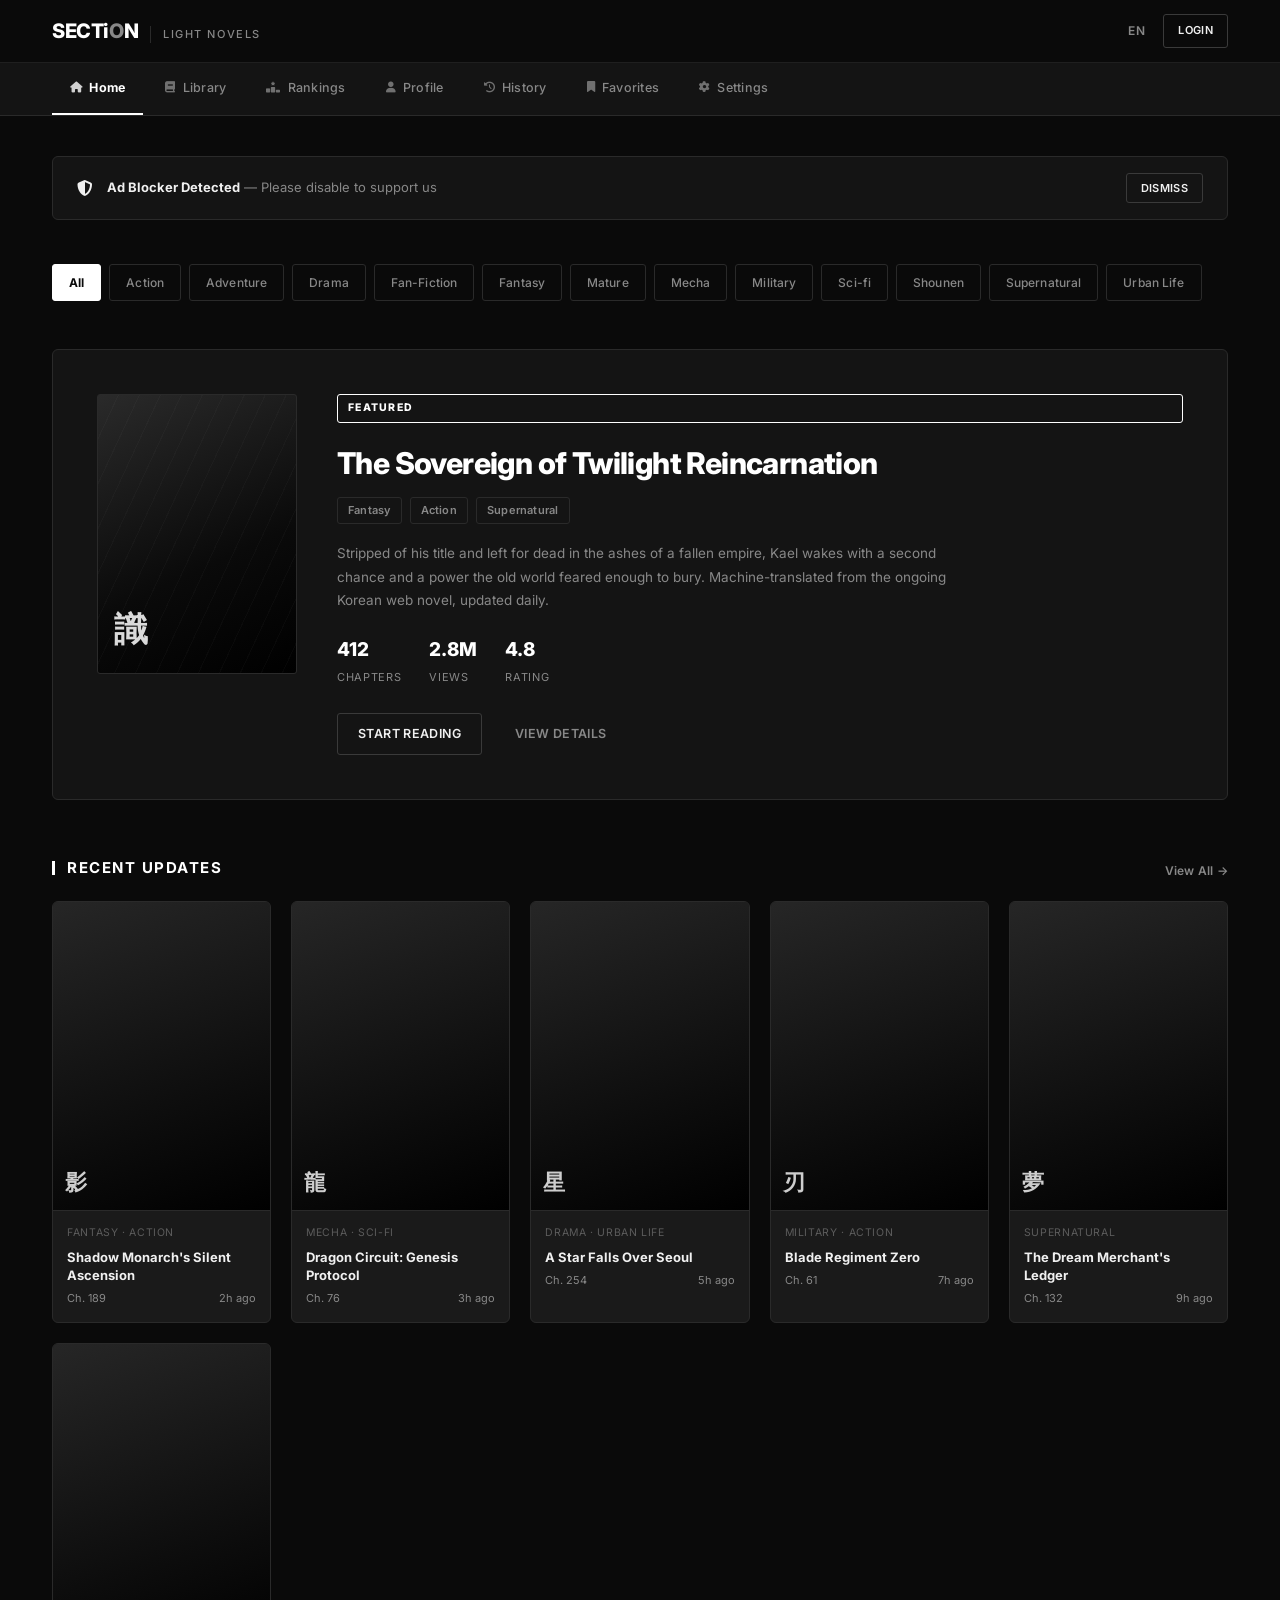
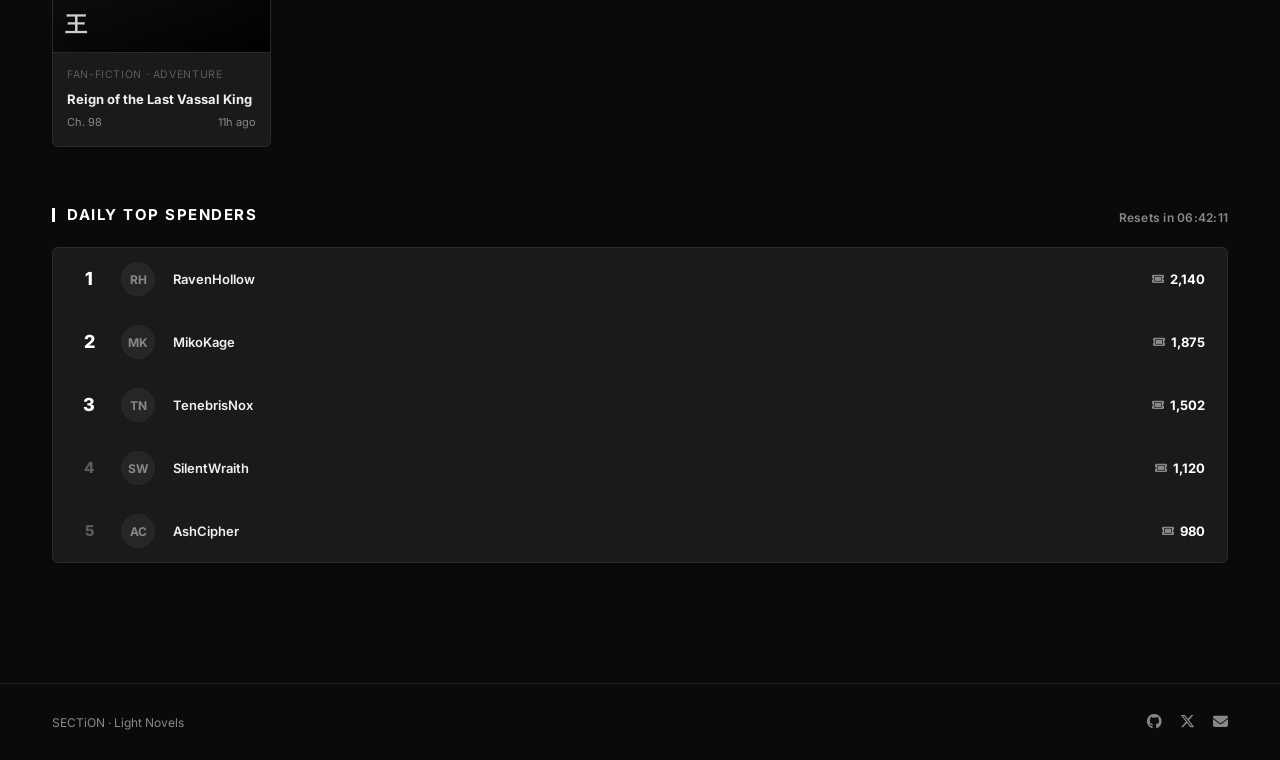
==== index.html @ a9628f1f "Initial commit: SECTiON light novel reader site" ====
<!DOCTYPE html>
<html lang="en">
<head>
<meta charset="UTF-8">
<meta name="viewport" content="width=device-width, initial-scale=1.0">
<title>SECTiON — Read Light Novels · Machine Translation</title>
<link rel="preconnect" href="https://fonts.googleapis.com">
<link href="https://fonts.googleapis.com/css2?family=Inter:wght@300;400;500;600;700;800&display=swap" rel="stylesheet">
<link rel="stylesheet" href="https://cdnjs.cloudflare.com/ajax/libs/font-awesome/6.5.1/css/all.min.css">
<link rel="stylesheet" href="style.css">
</head>
<body>

<header class="topbar">
  <div class="topbar-inner">
    <div class="brand">
      <a href="index.html" class="brand-mark">SECTi<span class="dot">O</span>N</a>
      <span class="brand-sub">Light Novels</span>
    </div>
    <div class="topbar-right">
      <span class="lang-switch">EN</span>
      <a href="login.html" class="btn btn-outline btn-sm">Login</a>
    </div>
  </div>
</header>

<nav class="navbar">
  <div class="navbar-inner">
    <a href="index.html" class="active"><i class="fa-solid fa-house"></i>Home</a>
    <a href="library.html"><i class="fa-solid fa-book"></i>Library</a>
    <a href="rankings.html"><i class="fa-solid fa-ranking-star"></i>Rankings</a>
    <a href="profile.html"><i class="fa-solid fa-user"></i>Profile</a>
    <a href="history.html"><i class="fa-solid fa-clock-rotate-left"></i>History</a>
    <a href="favorites.html"><i class="fa-solid fa-bookmark"></i>Favorites</a>
    <a href="settings.html"><i class="fa-solid fa-gear"></i>Settings</a>
  </div>
</nav>

<main>
  <div class="container">

    <div class="ad-notice">
      <div class="ad-notice-text">
        <i class="fa-solid fa-shield-halved"></i>
        <span><strong>Ad Blocker Detected</strong> — Please disable to support us</span>
      </div>
      <button class="btn btn-outline btn-sm">Dismiss</button>
    </div>

    <div class="genre-tags">
      <a href="#" class="genre-tag active">All</a>
      <a href="#" class="genre-tag">Action</a>
      <a href="#" class="genre-tag">Adventure</a>
      <a href="#" class="genre-tag">Drama</a>
      <a href="#" class="genre-tag">Fan-Fiction</a>
      <a href="#" class="genre-tag">Fantasy</a>
      <a href="#" class="genre-tag">Mature</a>
      <a href="#" class="genre-tag">Mecha</a>
      <a href="#" class="genre-tag">Military</a>
      <a href="#" class="genre-tag">Sci-fi</a>
      <a href="#" class="genre-tag">Shounen</a>
      <a href="#" class="genre-tag">Supernatural</a>
      <a href="#" class="genre-tag">Urban Life</a>
    </div>

    <section class="block">
      <div class="featured">
        <div class="featured-cover"><span class="cover-glyph">識</span></div>
        <div class="featured-body">
          <span class="badge">Featured</span>
          <h1 class="featured-title">The Sovereign of Twilight Reincarnation</h1>
          <div class="tag-row">
            <span class="tag">Fantasy</span>
            <span class="tag">Action</span>
            <span class="tag">Supernatural</span>
          </div>
          <p class="featured-desc">
            Stripped of his title and left for dead in the ashes of a fallen empire, Kael wakes with a second
            chance and a power the old world feared enough to bury. Machine-translated from the ongoing
            Korean web novel, updated daily.
          </p>
          <div class="featured-meta">
            <div class="stat-item"><strong>412</strong><span>Chapters</span></div>
            <div class="stat-item"><strong>2.8M</strong><span>Views</span></div>
            <div class="stat-item"><strong>4.8</strong><span>Rating</span></div>
          </div>
          <div class="featured-actions">
            <a href="novel-detail.html" class="btn btn-outline">Start Reading</a>
            <a href="novel-detail.html" class="btn btn-ghost">View Details</a>
          </div>
        </div>
      </div>
    </section>

    <section class="block">
      <div class="section-head">
        <h2>Recent Updates</h2>
        <a href="library.html" class="view-all">View All →</a>
      </div>
      <div class="novel-grid">

        <a href="novel-detail.html" class="novel-card">
          <div class="cover" data-initial="影"></div>
          <div class="info">
            <div class="genre-mini">Fantasy · Action</div>
            <div class="title">Shadow Monarch's Silent Ascension</div>
            <div class="meta-line"><span>Ch. 189</span><span>2h ago</span></div>
          </div>
        </a>

        <a href="novel-detail.html" class="novel-card">
          <div class="cover" data-initial="龍"></div>
          <div class="info">
            <div class="genre-mini">Mecha · Sci-fi</div>
            <div class="title">Dragon Circuit: Genesis Protocol</div>
            <div class="meta-line"><span>Ch. 76</span><span>3h ago</span></div>
          </div>
        </a>

        <a href="novel-detail.html" class="novel-card">
          <div class="cover" data-initial="星"></div>
          <div class="info">
            <div class="genre-mini">Drama · Urban Life</div>
            <div class="title">A Star Falls Over Seoul</div>
            <div class="meta-line"><span>Ch. 254</span><span>5h ago</span></div>
          </div>
        </a>

        <a href="novel-detail.html" class="novel-card">
          <div class="cover" data-initial="刃"></div>
          <div class="info">
            <div class="genre-mini">Military · Action</div>
            <div class="title">Blade Regiment Zero</div>
            <div class="meta-line"><span>Ch. 61</span><span>7h ago</span></div>
          </div>
        </a>

        <a href="novel-detail.html" class="novel-card">
          <div class="cover" data-initial="夢"></div>
          <div class="info">
            <div class="genre-mini">Supernatural</div>
            <div class="title">The Dream Merchant's Ledger</div>
            <div class="meta-line"><span>Ch. 132</span><span>9h ago</span></div>
          </div>
        </a>

        <a href="novel-detail.html" class="novel-card">
          <div class="cover" data-initial="王"></div>
          <div class="info">
            <div class="genre-mini">Fan-Fiction · Adventure</div>
            <div class="title">Reign of the Last Vassal King</div>
            <div class="meta-line"><span>Ch. 98</span><span>11h ago</span></div>
          </div>
        </a>

      </div>
    </section>

    <section class="block">
      <div class="section-head">
        <h2>Daily Top Spenders</h2>
        <span class="view-all">Resets in 06:42:11</span>
      </div>
      <div class="rank-list">
        <div class="rank-row">
          <span class="rank-num">1</span>
          <span class="rank-avatar">RH</span>
          <span class="rank-name">RavenHollow</span>
          <span class="rank-tickets"><i class="fa-solid fa-ticket"></i>2,140</span>
        </div>
        <div class="rank-row">
          <span class="rank-num">2</span>
          <span class="rank-avatar">MK</span>
          <span class="rank-name">MikoKage</span>
          <span class="rank-tickets"><i class="fa-solid fa-ticket"></i>1,875</span>
        </div>
        <div class="rank-row">
          <span class="rank-num">3</span>
          <span class="rank-avatar">TN</span>
          <span class="rank-name">TenebrisNox</span>
          <span class="rank-tickets"><i class="fa-solid fa-ticket"></i>1,502</span>
        </div>
        <div class="rank-row">
          <span class="rank-num">4</span>
          <span class="rank-avatar">SW</span>
          <span class="rank-name">SilentWraith</span>
          <span class="rank-tickets"><i class="fa-solid fa-ticket"></i>1,120</span>
        </div>
        <div class="rank-row">
          <span class="rank-num">5</span>
          <span class="rank-avatar">AC</span>
          <span class="rank-name">AshCipher</span>
          <span class="rank-tickets"><i class="fa-solid fa-ticket"></i>980</span>
        </div>
      </div>
    </section>

  </div>
</main>

<footer class="footer">
  <div class="footer-inner">
    <span>SECTiON · Light Novels</span>
    <div class="footer-social">
      <a href="#"><i class="fa-brands fa-github"></i></a>
      <a href="#"><i class="fa-brands fa-x-twitter"></i></a>
      <a href="#"><i class="fa-solid fa-envelope"></i></a>
    </div>
  </div>
</footer>

</body>
</html>
---- style.css ----
/* ==========================================================================
   SECTiON — Light Novel MTL Reader
   Shared stylesheet — Black & White, minimal, high-end
   ========================================================================== */

:root {
  --bg-main: #0a0a0a;
  --bg-secondary: #141414;
  --bg-card: #1a1a1a;
  --bg-hover: #222222;

  --text-main: #f0f0f0;
  --text-secondary: #888888;
  --text-tertiary: #5c5c5c;
  --text-highlight: #ffffff;

  --border: #2a2a2a;
  --border-soft: #1f1f1f;
  --accent: #ffffff;
  --accent-dim: #cccccc;

  --radius: 6px;
  --radius-sm: 3px;

  --font: 'Inter', -apple-system, sans-serif;

  --ease: cubic-bezier(0.16, 1, 0.3, 1);
}

* { margin: 0; padding: 0; box-sizing: border-box; }

html { scroll-behavior: smooth; }

body {
  background: var(--bg-main);
  color: var(--text-main);
  font-family: var(--font);
  font-size: 14.5px;
  line-height: 1.6;
  -webkit-font-smoothing: antialiased;
  min-height: 100vh;
  display: flex;
  flex-direction: column;
}

a { color: inherit; text-decoration: none; }
ul { list-style: none; }
img { max-width: 100%; display: block; }
button, input, select { font-family: var(--font); }

::selection { background: #ffffff; color: #000000; }

:focus-visible {
  outline: 1px solid var(--text-main);
  outline-offset: 2px;
}

.container {
  max-width: 1240px;
  margin: 0 auto;
  padding: 0 32px;
  width: 100%;
}

/* ==========================================================================
   TOP BAR
   ========================================================================== */

.topbar {
  border-bottom: 1px solid var(--border-soft);
  background: var(--bg-main);
}

.topbar-inner {
  display: flex;
  align-items: center;
  justify-content: space-between;
  padding: 14px 32px;
  max-width: 1240px;
  margin: 0 auto;
}

.brand {
  display: flex;
  align-items: baseline;
  gap: 12px;
}

.brand-mark {
  font-size: 20px;
  font-weight: 800;
  letter-spacing: -0.02em;
  color: var(--text-highlight);
}

.brand-mark .dot {
  color: var(--text-secondary);
}

.brand-sub {
  font-size: 11px;
  font-weight: 500;
  color: var(--text-secondary);
  text-transform: uppercase;
  letter-spacing: 0.14em;
  padding-left: 12px;
  border-left: 1px solid var(--border);
}

.topbar-right {
  display: flex;
  align-items: center;
  gap: 18px;
}

.lang-switch {
  font-size: 12px;
  font-weight: 600;
  color: var(--text-secondary);
  letter-spacing: 0.04em;
  cursor: pointer;
  transition: color 0.2s var(--ease);
}
.lang-switch:hover { color: var(--text-main); }

/* ==========================================================================
   BUTTONS
   ========================================================================== */

.btn {
  display: inline-flex;
  align-items: center;
  justify-content: center;
  gap: 8px;
  font-size: 12.5px;
  font-weight: 600;
  letter-spacing: 0.03em;
  text-transform: uppercase;
  padding: 10px 20px;
  border-radius: var(--radius-sm);
  border: 1px solid var(--border);
  cursor: pointer;
  transition: all 0.2s var(--ease);
  white-space: nowrap;
}

.btn-outline {
  background: transparent;
  color: var(--text-main);
  border-color: #3a3a3a;
}
.btn-outline:hover {
  border-color: var(--text-highlight);
  color: var(--text-highlight);
  background: var(--bg-hover);
}

.btn-solid {
  background: var(--text-highlight);
  color: #0a0a0a;
  border-color: var(--text-highlight);
}
.btn-solid:hover {
  background: var(--accent-dim);
  border-color: var(--accent-dim);
}

.btn-ghost {
  background: transparent;
  border-color: transparent;
  color: var(--text-secondary);
}
.btn-ghost:hover { color: var(--text-main); }

.btn-sm { padding: 7px 14px; font-size: 11px; }
.btn-block { width: 100%; }
.btn-icon-only {
  width: 40px; height: 40px; padding: 0; border-radius: var(--radius-sm);
}

/* ==========================================================================
   NAVBAR
   ========================================================================== */

.navbar {
  border-bottom: 1px solid var(--border);
  background: var(--bg-secondary);
}

.navbar-inner {
  max-width: 1240px;
  margin: 0 auto;
  padding: 0 32px;
  display: flex;
  gap: 4px;
  overflow-x: auto;
}

.navbar a {
  display: inline-flex;
  align-items: center;
  gap: 7px;
  padding: 15px 18px;
  font-size: 12.5px;
  font-weight: 500;
  color: var(--text-secondary);
  border-bottom: 2px solid transparent;
  transition: color 0.2s var(--ease), border-color 0.2s var(--ease);
  letter-spacing: 0.02em;
}

.navbar a i { font-size: 11px; opacity: 0.8; }

.navbar a:hover { color: var(--text-main); }

.navbar a.active {
  color: var(--text-highlight);
  font-weight: 700;
  border-bottom-color: var(--text-highlight);
}

/* ==========================================================================
   MAIN LAYOUT
   ========================================================================== */

main {
  flex: 1;
  padding: 40px 0 64px;
}

.section-head {
  display: flex;
  align-items: baseline;
  justify-content: space-between;
  margin-bottom: 20px;
  gap: 20px;
}

.section-head h2 {
  font-size: 15px;
  font-weight: 700;
  text-transform: uppercase;
  letter-spacing: 0.1em;
  color: var(--text-highlight);
  display: flex;
  align-items: center;
  gap: 12px;
}

.section-head h2::before {
  content: '';
  width: 3px;
  height: 14px;
  background: var(--text-highlight);
  display: inline-block;
}

.section-head .view-all {
  font-size: 12px;
  color: var(--text-secondary);
  font-weight: 600;
  letter-spacing: 0.02em;
}
.section-head .view-all:hover { color: var(--text-main); }

section.block { margin-bottom: 56px; }

/* ==========================================================================
   GENRE TAGS
   ========================================================================== */

.genre-tags {
  display: flex;
  flex-wrap: wrap;
  gap: 8px;
  margin-bottom: 48px;
}

.genre-tag {
  padding: 8px 16px;
  font-size: 12px;
  font-weight: 500;
  color: var(--text-secondary);
  border: 1px solid var(--border);
  border-radius: var(--radius-sm);
  transition: all 0.2s var(--ease);
  letter-spacing: 0.01em;
}

.genre-tag:hover {
  color: var(--text-main);
  border-color: #444444;
}

.genre-tag.active {
  color: #0a0a0a;
  background: var(--text-highlight);
  border-color: var(--text-highlight);
  font-weight: 700;
}

/* ==========================================================================
   FEATURED NOVEL
   ========================================================================== */

.featured {
  background: var(--bg-secondary);
  border: 1px solid var(--border);
  border-radius: var(--radius);
  padding: 44px;
  display: grid;
  grid-template-columns: 200px 1fr;
  gap: 40px;
}

.featured-cover {
  width: 200px;
  height: 280px;
  border-radius: var(--radius-sm);
  background: linear-gradient(155deg, #2a2a2a 0%, #0a0a0a 60%, #000 100%);
  border: 1px solid var(--border);
  position: relative;
  overflow: hidden;
}

.featured-cover::after {
  content: '';
  position: absolute;
  inset: 0;
  background: repeating-linear-gradient(115deg, transparent 0 18px, rgba(255,255,255,0.025) 18px 19px);
}

.featured-cover .cover-glyph {
  position: absolute;
  bottom: 16px;
  left: 16px;
  font-size: 34px;
  font-weight: 800;
  color: rgba(255,255,255,0.85);
  letter-spacing: -0.03em;
}

.badge {
  display: inline-block;
  font-size: 10.5px;
  font-weight: 800;
  letter-spacing: 0.12em;
  text-transform: uppercase;
  padding: 5px 10px;
  border: 1px solid var(--text-highlight);
  color: var(--text-highlight);
  border-radius: var(--radius-sm);
  margin-bottom: 16px;
}

.featured-body { display: flex; flex-direction: column; }

.featured-title {
  font-size: 30px;
  font-weight: 800;
  letter-spacing: -0.02em;
  margin-bottom: 10px;
  color: var(--text-highlight);
}

.tag-row {
  display: flex;
  gap: 8px;
  flex-wrap: wrap;
  margin-bottom: 18px;
}

.tag {
  font-size: 11px;
  font-weight: 600;
  color: var(--text-secondary);
  border: 1px solid var(--border);
  padding: 4px 10px;
  border-radius: var(--radius-sm);
  letter-spacing: 0.02em;
}

.featured-desc {
  color: var(--text-secondary);
  font-size: 13.5px;
  line-height: 1.75;
  margin-bottom: 22px;
  max-width: 640px;
}

.featured-meta {
  display: flex;
  gap: 28px;
  margin-bottom: 26px;
  font-size: 12.5px;
  color: var(--text-secondary);
}

.featured-meta strong {
  color: var(--text-main);
  font-weight: 700;
  display: block;
  font-size: 15px;
  margin-bottom: 2px;
}

.featured-actions { display: flex; gap: 12px; margin-top: auto; }

/* ==========================================================================
   NOVEL GRID / CARDS
   ========================================================================== */

.novel-grid {
  display: grid;
  grid-template-columns: repeat(auto-fill, minmax(190px, 1fr));
  gap: 20px;
}

.novel-card {
  background: var(--bg-card);
  border: 1px solid var(--border);
  border-radius: var(--radius);
  overflow: hidden;
  transition: border-color 0.2s var(--ease), transform 0.2s var(--ease), background 0.2s var(--ease);
  display: block;
  position: relative;
}

.novel-card:hover {
  border-color: #444444;
  background: var(--bg-hover);
  transform: translateY(-2px);
}

.novel-card .cover {
  width: 100%;
  aspect-ratio: 2 / 2.85;
  background: linear-gradient(160deg, #262626 0%, #0d0d0d 65%, #000 100%);
  position: relative;
  border-bottom: 1px solid var(--border);
}

.novel-card .cover::after {
  content: attr(data-initial);
  position: absolute;
  bottom: 10px;
  left: 12px;
  font-size: 22px;
  font-weight: 800;
  color: rgba(255,255,255,0.8);
}

.novel-card .remove-btn {
  position: absolute;
  top: 8px;
  right: 8px;
  width: 26px;
  height: 26px;
  border-radius: 50%;
  background: rgba(0,0,0,0.7);
  border: 1px solid var(--border);
  color: var(--text-main);
  display: flex;
  align-items: center;
  justify-content: center;
  font-size: 12px;
  z-index: 2;
  transition: all 0.2s var(--ease);
}
.novel-card .remove-btn:hover {
  background: var(--text-highlight);
  color: #0a0a0a;
}

.novel-card .info { padding: 14px; }

.novel-card .title {
  font-size: 13px;
  font-weight: 700;
  color: var(--text-main);
  margin-bottom: 6px;
  display: -webkit-box;
  -webkit-line-clamp: 2;
  -webkit-box-orient: vertical;
  overflow: hidden;
  line-height: 1.4;
}

.novel-card:hover .title { color: var(--text-highlight); }

.novel-card .meta-line {
  display: flex;
  justify-content: space-between;
  font-size: 11px;
  color: var(--text-secondary);
}

.novel-card .genre-mini {
  font-size: 10.5px;
  color: var(--text-tertiary);
  text-transform: uppercase;
  letter-spacing: 0.06em;
  margin-bottom: 6px;
}

/* ==========================================================================
   TOP SPENDERS / RANK LIST
   ========================================================================== */

.rank-list {
  background: var(--bg-card);
  border: 1px solid var(--border);
  border-radius: var(--radius);
  overflow: hidden;
}

.rank-row {
  display: flex;
  align-items: center;
  gap: 18px;
  padding: 14px 22px;
  border-bottom: 1px solid var(--border-soft);
  transition: background 0.2s var(--ease);
}
.rank-row:last-child { border-bottom: none; }
.rank-row:hover { background: var(--bg-hover); }

.rank-num {
  font-size: 15px;
  font-weight: 800;
  color: var(--text-tertiary);
  width: 28px;
  text-align: center;
}
.rank-row:nth-child(-n+3) .rank-num { color: var(--text-highlight); font-size: 18px; }

.rank-avatar {
  width: 34px; height: 34px;
  border-radius: 50%;
  background: #262626;
  border: 1px solid var(--border);
  display: flex; align-items: center; justify-content: center;
  font-size: 12px; font-weight: 700; color: var(--text-secondary);
}

.rank-name { flex: 1; font-size: 13px; font-weight: 600; color: var(--text-main); }
.rank-sub { font-size: 11px; color: var(--text-secondary); }

.rank-tickets {
  font-size: 13px; font-weight: 700; color: var(--text-highlight);
  display: flex; align-items: center; gap: 6px;
}
.rank-tickets i { font-size: 11px; color: var(--text-secondary); }

/* ==========================================================================
   AD BLOCKER NOTICE
   ========================================================================== */

.ad-notice {
  display: flex;
  align-items: center;
  justify-content: space-between;
  gap: 20px;
  background: var(--bg-secondary);
  border: 1px solid var(--border);
  border-radius: var(--radius);
  padding: 16px 24px;
  margin-bottom: 44px;
}

.ad-notice-text {
  display: flex;
  align-items: center;
  gap: 14px;
  font-size: 13px;
  color: var(--text-secondary);
}
.ad-notice-text i { color: var(--text-main); font-size: 16px; }
.ad-notice-text strong { color: var(--text-main); font-weight: 700; }

/* ==========================================================================
   FOOTER
   ========================================================================== */

.footer {
  border-top: 1px solid var(--border-soft);
  padding: 26px 0;
  margin-top: auto;
}

.footer-inner {
  max-width: 1240px;
  margin: 0 auto;
  padding: 0 32px;
  display: flex;
  align-items: center;
  justify-content: space-between;
  font-size: 12px;
  color: var(--text-secondary);
}

.footer-social { display: flex; gap: 18px; }
.footer-social a {
  color: var(--text-secondary);
  font-size: 15px;
  transition: color 0.2s var(--ease);
}
.footer-social a:hover { color: var(--text-highlight); }

/* ==========================================================================
   LOGIN PAGE
   ========================================================================== */

.auth-wrap {
  min-height: calc(100vh - 200px);
  display: flex;
  align-items: center;
  justify-content: center;
  padding: 60px 20px;
}

.auth-box {
  width: 420px;
  max-width: 100%;
  background: var(--bg-secondary);
  border: 1px solid var(--border);
  border-radius: var(--radius);
  padding: 40px;
}

.auth-title {
  font-size: 24px;
  font-weight: 800;
  color: var(--text-highlight);
  margin-bottom: 6px;
  letter-spacing: -0.01em;
}

.auth-sub {
  font-size: 13px;
  color: var(--text-secondary);
  margin-bottom: 30px;
}

.field { margin-bottom: 18px; }

.field label {
  display: block;
  font-size: 11.5px;
  font-weight: 700;
  text-transform: uppercase;
  letter-spacing: 0.06em;
  color: var(--text-secondary);
  margin-bottom: 8px;
}

.field input {
  width: 100%;
  background: var(--bg-main);
  border: 1px solid var(--border);
  border-radius: var(--radius-sm);
  color: var(--text-main);
  padding: 11px 14px;
  font-size: 13.5px;
  transition: border-color 0.2s var(--ease);
}
.field input:focus {
  outline: none;
  border-color: var(--text-highlight);
}
.field input::placeholder { color: var(--text-tertiary); }

.field-row {
  display: flex;
  align-items: center;
  justify-content: space-between;
  margin-bottom: 24px;
  font-size: 12px;
}

.checkbox-row { display: flex; align-items: center; gap: 8px; color: var(--text-secondary); }
.checkbox-row input { accent-color: #ffffff; }

.link-muted { color: var(--text-secondary); }
.link-muted:hover { color: var(--text-main); }

.auth-divider {
  display: flex;
  align-items: center;
  gap: 14px;
  margin: 26px 0;
  color: var(--text-tertiary);
  font-size: 11px;
  text-transform: uppercase;
  letter-spacing: 0.08em;
}
.auth-divider::before, .auth-divider::after {
  content: '';
  flex: 1;
  height: 1px;
  background: var(--border);
}

.social-row { display: flex; gap: 12px; }
.social-btn {
  flex: 1;
  height: 42px;
  border: 1px solid var(--border);
  border-radius: var(--radius-sm);
  display: flex;
  align-items: center;
  justify-content: center;
  font-size: 15px;
  color: var(--text-main);
  transition: all 0.2s var(--ease);
}
.social-btn:hover { border-color: var(--text-highlight); background: var(--bg-hover); }

.auth-footer {
  text-align: center;
  margin-top: 26px;
  font-size: 12.5px;
  color: var(--text-secondary);
}
.auth-footer a { color: var(--text-highlight); font-weight: 700; }

/* ==========================================================================
   NOVEL DETAIL
   ========================================================================== */

.detail-head {
  display: grid;
  grid-template-columns: 200px 1fr;
  gap: 40px;
  margin-bottom: 48px;
}

.detail-cover {
  width: 200px;
  height: 280px;
  border-radius: var(--radius-sm);
  border: 1px solid var(--border);
  background: linear-gradient(155deg, #2c2c2c 0%, #0a0a0a 60%, #000 100%);
  position: relative;
}
.detail-cover::after {
  content: '愛';
  position: absolute;
  bottom: 16px; left: 16px;
  font-size: 34px; font-weight: 800;
  color: rgba(255,255,255,0.75);
}

.detail-title {
  font-size: 28px;
  font-weight: 800;
  color: var(--text-highlight);
  letter-spacing: -0.02em;
  margin-bottom: 6px;
}

.detail-alt {
  font-size: 13px;
  color: var(--text-secondary);
  margin-bottom: 16px;
}

.stat-row {
  display: flex;
  gap: 36px;
  margin: 22px 0;
  padding: 18px 0;
  border-top: 1px solid var(--border);
  border-bottom: 1px solid var(--border);
}

.stat-item strong {
  display: block;
  font-size: 19px;
  font-weight: 800;
  color: var(--text-highlight);
}
.stat-item span {
  font-size: 11px;
  color: var(--text-secondary);
  text-transform: uppercase;
  letter-spacing: 0.06em;
}

.detail-desc {
  color: var(--text-secondary);
  font-size: 13.5px;
  line-height: 1.8;
  max-width: 700px;
  margin-bottom: 24px;
}

.detail-actions { display: flex; gap: 12px; }

.chapter-list {
  background: var(--bg-card);
  border: 1px solid var(--border);
  border-radius: var(--radius);
  overflow: hidden;
}

.chapter-row {
  display: flex;
  align-items: center;
  justify-content: space-between;
  padding: 16px 24px;
  border-bottom: 1px solid var(--border-soft);
  transition: background 0.2s var(--ease);
}
.chapter-row:last-child { border-bottom: none; }
.chapter-row:hover { background: var(--bg-hover); }

.chapter-info { display: flex; align-items: center; gap: 16px; }
.chapter-num { font-size: 12px; color: var(--text-tertiary); font-weight: 700; width: 46px; }
.chapter-name { font-size: 13.5px; font-weight: 600; color: var(--text-main); }
.chapter-date { font-size: 11.5px; color: var(--text-secondary); }

.status-pill {
  font-size: 10.5px;
  font-weight: 700;
  text-transform: uppercase;
  letter-spacing: 0.06em;
  padding: 4px 10px;
  border-radius: var(--radius-sm);
}
.status-pill.read { color: var(--text-tertiary); border: 1px solid var(--border); }
.status-pill.unread { color: #0a0a0a; background: var(--text-highlight); }

/* ==========================================================================
   LIBRARY / FILTER BAR
   ========================================================================== */

.filter-bar {
  display: flex;
  align-items: center;
  gap: 14px;
  margin-bottom: 32px;
  flex-wrap: wrap;
}

.search-box {
  flex: 1;
  min-width: 220px;
  position: relative;
}
.search-box i {
  position: absolute;
  left: 14px; top: 50%; transform: translateY(-50%);
  color: var(--text-secondary);
  font-size: 13px;
}
.search-box input {
  width: 100%;
  background: var(--bg-card);
  border: 1px solid var(--border);
  border-radius: var(--radius-sm);
  color: var(--text-main);
  padding: 11px 14px 11px 38px;
  font-size: 13px;
}
.search-box input:focus { outline: none; border-color: #444; }
.search-box input::placeholder { color: var(--text-tertiary); }

.select-box select {
  background: var(--bg-card);
  border: 1px solid var(--border);
  border-radius: var(--radius-sm);
  color: var(--text-main);
  padding: 11px 16px;
  font-size: 12.5px;
  font-weight: 600;
  cursor: pointer;
}

.pagination {
  display: flex;
  justify-content: center;
  gap: 8px;
  margin-top: 48px;
}
.page-btn {
  width: 36px; height: 36px;
  border: 1px solid var(--border);
  border-radius: var(--radius-sm);
  display: flex; align-items: center; justify-content: center;
  font-size: 12.5px; font-weight: 600; color: var(--text-secondary);
  transition: all 0.2s var(--ease);
}
.page-btn:hover { color: var(--text-main); border-color: #444; }
.page-btn.active { background: var(--text-highlight); color: #0a0a0a; border-color: var(--text-highlight); font-weight: 800; }

/* ==========================================================================
   RANKINGS
   ========================================================================== */

.tab-row {
  display: flex;
  gap: 6px;
  margin-bottom: 32px;
  border: 1px solid var(--border);
  border-radius: var(--radius-sm);
  padding: 4px;
  width: fit-content;
}
.tab-btn {
  padding: 9px 22px;
  font-size: 12px;
  font-weight: 700;
  letter-spacing: 0.03em;
  text-transform: uppercase;
  color: var(--text-secondary);
  border-radius: 4px;
  transition: all 0.2s var(--ease);
}
.tab-btn:hover { color: var(--text-main); }
.tab-btn.active { background: var(--text-highlight); color: #0a0a0a; }

.ranking-list { display: flex; flex-direction: column; gap: 10px; }

.ranking-row {
  display: flex;
  align-items: center;
  gap: 22px;
  padding: 20px 26px;
  background: var(--bg-card);
  border: 1px solid var(--border);
  border-radius: var(--radius);
  transition: all 0.2s var(--ease);
}
.ranking-row:hover { border-color: #444; background: var(--bg-hover); }

.ranking-row.top3 { padding: 26px 30px; }

.ranking-index {
  font-size: 22px;
  font-weight: 800;
  color: var(--text-tertiary);
  width: 44px;
}
.ranking-row.top3 .ranking-index { font-size: 32px; color: var(--text-highlight); }

.ranking-cover {
  width: 46px; height: 64px;
  border-radius: var(--radius-sm);
  border: 1px solid var(--border);
  background: linear-gradient(160deg, #262626, #0a0a0a);
  flex-shrink: 0;
}
.ranking-row.top3 .ranking-cover { width: 58px; height: 80px; }

.ranking-info { flex: 1; }
.ranking-title { font-size: 14.5px; font-weight: 700; color: var(--text-main); margin-bottom: 4px; }
.ranking-row.top3 .ranking-title { font-size: 17px; color: var(--text-highlight); }
.ranking-genres { font-size: 11px; color: var(--text-secondary); }

.ranking-tickets { text-align: right; }
.ranking-tickets strong { display: block; font-size: 17px; font-weight: 800; color: var(--text-highlight); }
.ranking-tickets span { font-size: 10.5px; color: var(--text-secondary); text-transform: uppercase; letter-spacing: 0.06em; }

/* ==========================================================================
   PROFILE
   ========================================================================== */

.profile-head {
  display: flex;
  align-items: center;
  gap: 28px;
  margin-bottom: 40px;
}

.avatar-lg {
  width: 100px; height: 100px;
  border-radius: 50%;
  border: 1px solid var(--text-highlight);
  background: #1a1a1a;
  display: flex; align-items: center; justify-content: center;
  font-size: 34px; font-weight: 800; color: var(--text-highlight);
}

.profile-name { font-size: 24px; font-weight: 800; color: var(--text-highlight); margin-bottom: 4px; }
.profile-handle { font-size: 13px; color: var(--text-secondary); margin-bottom: 10px; }
.profile-bio { font-size: 13px; color: var(--text-secondary); max-width: 480px; line-height: 1.6; }

.stat-cards {
  display: grid;
  grid-template-columns: repeat(3, 1fr);
  gap: 16px;
  margin-bottom: 40px;
}
.stat-card {
  background: var(--bg-card);
  border: 1px solid var(--border);
  border-radius: var(--radius);
  padding: 22px;
  text-align: center;
}
.stat-card strong { display: block; font-size: 26px; font-weight: 800; color: var(--text-highlight); margin-bottom: 4px; }
.stat-card span { font-size: 11px; color: var(--text-secondary); text-transform: uppercase; letter-spacing: 0.08em; }

.submenu {
  display: flex;
  gap: 10px;
  margin-bottom: 32px;
}
.submenu a {
  padding: 10px 18px;
  border: 1px solid var(--border);
  border-radius: var(--radius-sm);
  font-size: 12.5px;
  font-weight: 600;
  color: var(--text-secondary);
  transition: all 0.2s var(--ease);
}
.submenu a:hover { color: var(--text-main); border-color: #444; }

.recent-row {
  display: flex;
  align-items: center;
  gap: 16px;
  padding: 14px 20px;
  border-bottom: 1px solid var(--border-soft);
}
.recent-row:last-child { border-bottom: none; }
.recent-cover { width: 40px; height: 56px; border-radius: 3px; border: 1px solid var(--border); background: linear-gradient(160deg,#262626,#0a0a0a); flex-shrink:0; }
.recent-title { font-size: 13px; font-weight: 600; flex: 1; }
.recent-progress { font-size: 11.5px; color: var(--text-secondary); }

/* ==========================================================================
   HISTORY
   ========================================================================== */

.page-title {
  font-size: 26px;
  font-weight: 800;
  color: var(--text-highlight);
  letter-spacing: -0.01em;
  margin-bottom: 8px;
}
.page-subtitle {
  font-size: 13px;
  color: var(--text-secondary);
  margin-bottom: 32px;
}

.chip-filter { display: flex; gap: 8px; margin-bottom: 28px; }
.chip {
  padding: 8px 16px;
  font-size: 12px;
  font-weight: 600;
  color: var(--text-secondary);
  border: 1px solid var(--border);
  border-radius: 20px;
  transition: all 0.2s var(--ease);
}
.chip:hover { color: var(--text-main); }
.chip.active { background: var(--text-highlight); color: #0a0a0a; border-color: var(--text-highlight); }

.history-item {
  display: flex;
  align-items: center;
  gap: 20px;
  padding: 18px 22px;
  background: var(--bg-card);
  border: 1px solid var(--border);
  border-radius: var(--radius);
  margin-bottom: 12px;
}
.history-cover { width: 52px; height: 74px; border-radius: 3px; border: 1px solid var(--border); background: linear-gradient(160deg,#262626,#0a0a0a); flex-shrink: 0; }
.history-body { flex: 1; }
.history-title { font-size: 14px; font-weight: 700; margin-bottom: 6px; }
.history-chapter { font-size: 12px; color: var(--text-secondary); margin-bottom: 8px; }

.progress-bar {
  width: 100%; max-width: 300px; height: 4px;
  background: var(--border);
  border-radius: 2px;
  overflow: hidden;
}
.progress-fill { height: 100%; background: var(--text-highlight); }

.history-status {
  font-size: 10.5px;
  font-weight: 700;
  text-transform: uppercase;
  letter-spacing: 0.06em;
  padding: 5px 12px;
  border-radius: var(--radius-sm);
  border: 1px solid var(--border);
  color: var(--text-secondary);
  white-space: nowrap;
}
.history-status.reading { color: var(--text-highlight); border-color: var(--text-highlight); }

/* ==========================================================================
   SETTINGS
   ========================================================================== */

.settings-group {
  background: var(--bg-card);
  border: 1px solid var(--border);
  border-radius: var(--radius);
  margin-bottom: 24px;
  overflow: hidden;
}
.settings-group-title {
  padding: 16px 24px;
  font-size: 11.5px;
  font-weight: 800;
  text-transform: uppercase;
  letter-spacing: 0.1em;
  color: var(--text-secondary);
  border-bottom: 1px solid var(--border);
}
.settings-row {
  display: flex;
  align-items: center;
  justify-content: space-between;
  padding: 18px 24px;
  border-bottom: 1px solid var(--border-soft);
}
.settings-row:last-child { border-bottom: none; }
.settings-label { font-size: 13.5px; font-weight: 600; color: var(--text-main); margin-bottom: 3px; }
.settings-desc { font-size: 11.5px; color: var(--text-secondary); }

.toggle {
  width: 44px; height: 24px;
  border-radius: 12px;
  background: #333333;
  border: 1px solid var(--border);
  position: relative;
  flex-shrink: 0;
  cursor: pointer;
}
.toggle::after {
  content: '';
  position: absolute;
  top: 2px; left: 2px;
  width: 18px; height: 18px;
  border-radius: 50%;
  background: var(--text-secondary);
  transition: all 0.2s var(--ease);
}
.toggle.on { background: #3a3a3a; border-color: var(--text-highlight); }
.toggle.on::after { left: 22px; background: var(--text-highlight); }

.settings-row select {
  background: var(--bg-main);
  border: 1px solid var(--border);
  border-radius: var(--radius-sm);
  color: var(--text-main);
  padding: 8px 14px;
  font-size: 12.5px;
}

.danger-text { color: #999999; }
.btn-danger {
  border-color: #444;
  color: var(--text-main);
}
.btn-danger:hover { border-color: #ffffff; background: var(--bg-hover); }

/* ==========================================================================
   RESPONSIVE
   ========================================================================== */

@media (max-width: 860px) {
  .featured { grid-template-columns: 1fr; }
  .featured-cover { width: 140px; height: 196px; }
  .detail-head { grid-template-columns: 1fr; }
  .detail-cover { width: 140px; height: 196px; }
  .stat-cards { grid-template-columns: repeat(3, 1fr); gap: 10px; }
  .profile-head { flex-direction: column; text-align: center; }
}

@media (max-width: 600px) {
  .topbar-inner, .navbar-inner, .container, .footer-inner { padding-left: 18px; padding-right: 18px; }
  .brand-sub { display: none; }
  .novel-grid { grid-template-columns: repeat(2, 1fr); }
  .stat-cards { grid-template-columns: 1fr; }
  .ad-notice { flex-direction: column; align-items: flex-start; }
  .auth-box { padding: 28px; }
}
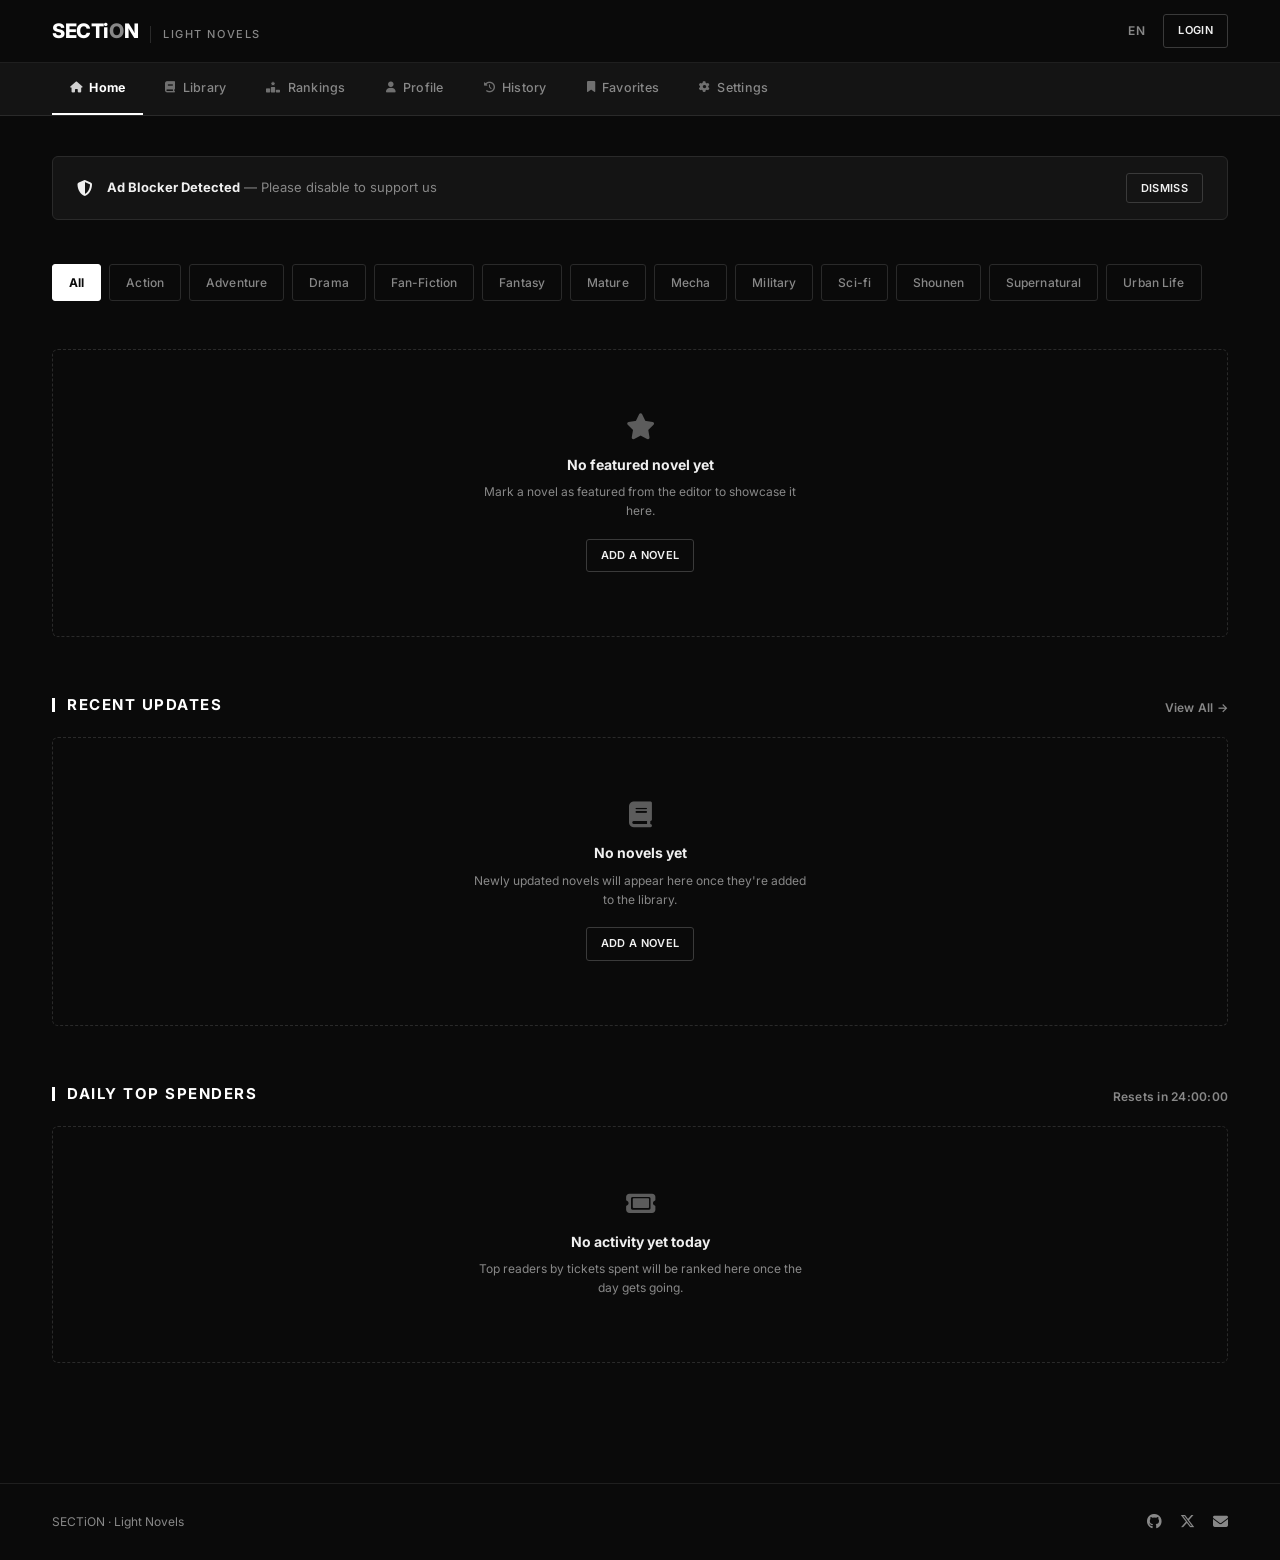
==== commit 86c1c403: "Remove mockup data, add chapter reading page and novel editor - Replace hardcoded sample novels/user" ====
--- a/index.html
+++ b/index.html
@@ -64,31 +64,11 @@
     </div>
 
     <section class="block">
-      <div class="featured">
-        <div class="featured-cover"><span class="cover-glyph">識</span></div>
-        <div class="featured-body">
-          <span class="badge">Featured</span>
-          <h1 class="featured-title">The Sovereign of Twilight Reincarnation</h1>
-          <div class="tag-row">
-            <span class="tag">Fantasy</span>
-            <span class="tag">Action</span>
-            <span class="tag">Supernatural</span>
-          </div>
-          <p class="featured-desc">
-            Stripped of his title and left for dead in the ashes of a fallen empire, Kael wakes with a second
-            chance and a power the old world feared enough to bury. Machine-translated from the ongoing
-            Korean web novel, updated daily.
-          </p>
-          <div class="featured-meta">
-            <div class="stat-item"><strong>412</strong><span>Chapters</span></div>
-            <div class="stat-item"><strong>2.8M</strong><span>Views</span></div>
-            <div class="stat-item"><strong>4.8</strong><span>Rating</span></div>
-          </div>
-          <div class="featured-actions">
-            <a href="novel-detail.html" class="btn btn-outline">Start Reading</a>
-            <a href="novel-detail.html" class="btn btn-ghost">View Details</a>
-          </div>
-        </div>
+      <div class="empty-state">
+        <i class="fa-solid fa-star"></i>
+        <div class="empty-state-title">No featured novel yet</div>
+        <div class="empty-state-desc">Mark a novel as featured from the editor to showcase it here.</div>
+        <a href="novel-edit.html" class="btn btn-outline btn-sm">Add a Novel</a>
       </div>
     </section>
 
@@ -98,101 +78,49 @@
         <a href="library.html" class="view-all">View All →</a>
       </div>
       <div class="novel-grid">
+        <div class="empty-state">
+          <i class="fa-solid fa-book"></i>
+          <div class="empty-state-title">No novels yet</div>
+          <div class="empty-state-desc">Newly updated novels will appear here once they're added to the library.</div>
+          <a href="novel-edit.html" class="btn btn-outline btn-sm">Add a Novel</a>
+        </div>
+      </div>
+
+      <!--
+        Once novels exist, list them like this (duplicate per novel):
 
         <a href="novel-detail.html" class="novel-card">
-          <div class="cover" data-initial="影"></div>
+          <div class="cover" data-initial="漢"></div>
           <div class="info">
-            <div class="genre-mini">Fantasy · Action</div>
-            <div class="title">Shadow Monarch's Silent Ascension</div>
-            <div class="meta-line"><span>Ch. 189</span><span>2h ago</span></div>
+            <div class="genre-mini">Genre · Genre</div>
+            <div class="title">Novel Title</div>
+            <div class="meta-line"><span>Ch. 1</span><span>Just now</span></div>
           </div>
         </a>
-
-        <a href="novel-detail.html" class="novel-card">
-          <div class="cover" data-initial="龍"></div>
-          <div class="info">
-            <div class="genre-mini">Mecha · Sci-fi</div>
-            <div class="title">Dragon Circuit: Genesis Protocol</div>
-            <div class="meta-line"><span>Ch. 76</span><span>3h ago</span></div>
-          </div>
-        </a>
-
-        <a href="novel-detail.html" class="novel-card">
-          <div class="cover" data-initial="星"></div>
-          <div class="info">
-            <div class="genre-mini">Drama · Urban Life</div>
-            <div class="title">A Star Falls Over Seoul</div>
-            <div class="meta-line"><span>Ch. 254</span><span>5h ago</span></div>
-          </div>
-        </a>
-
-        <a href="novel-detail.html" class="novel-card">
-          <div class="cover" data-initial="刃"></div>
-          <div class="info">
-            <div class="genre-mini">Military · Action</div>
-            <div class="title">Blade Regiment Zero</div>
-            <div class="meta-line"><span>Ch. 61</span><span>7h ago</span></div>
-          </div>
-        </a>
-
-        <a href="novel-detail.html" class="novel-card">
-          <div class="cover" data-initial="夢"></div>
-          <div class="info">
-            <div class="genre-mini">Supernatural</div>
-            <div class="title">The Dream Merchant's Ledger</div>
-            <div class="meta-line"><span>Ch. 132</span><span>9h ago</span></div>
-          </div>
-        </a>
-
-        <a href="novel-detail.html" class="novel-card">
-          <div class="cover" data-initial="王"></div>
-          <div class="info">
-            <div class="genre-mini">Fan-Fiction · Adventure</div>
-            <div class="title">Reign of the Last Vassal King</div>
-            <div class="meta-line"><span>Ch. 98</span><span>11h ago</span></div>
-          </div>
-        </a>
-
-      </div>
+      -->
     </section>
 
     <section class="block">
       <div class="section-head">
         <h2>Daily Top Spenders</h2>
-        <span class="view-all">Resets in 06:42:11</span>
+        <span class="view-all">Resets in 24:00:00</span>
       </div>
-      <div class="rank-list">
+      <div class="empty-state">
+        <i class="fa-solid fa-ticket"></i>
+        <div class="empty-state-title">No activity yet today</div>
+        <div class="empty-state-desc">Top readers by tickets spent will be ranked here once the day gets going.</div>
+      </div>
+
+      <!--
+        Once ranked users exist, list them like this (duplicate per row) inside a .rank-list wrapper:
+
         <div class="rank-row">
           <span class="rank-num">1</span>
-          <span class="rank-avatar">RH</span>
-          <span class="rank-name">RavenHollow</span>
-          <span class="rank-tickets"><i class="fa-solid fa-ticket"></i>2,140</span>
+          <span class="rank-avatar">AB</span>
+          <span class="rank-name">Username</span>
+          <span class="rank-tickets"><i class="fa-solid fa-ticket"></i>0</span>
         </div>
-        <div class="rank-row">
-          <span class="rank-num">2</span>
-          <span class="rank-avatar">MK</span>
-          <span class="rank-name">MikoKage</span>
-          <span class="rank-tickets"><i class="fa-solid fa-ticket"></i>1,875</span>
-        </div>
-        <div class="rank-row">
-          <span class="rank-num">3</span>
-          <span class="rank-avatar">TN</span>
-          <span class="rank-name">TenebrisNox</span>
-          <span class="rank-tickets"><i class="fa-solid fa-ticket"></i>1,502</span>
-        </div>
-        <div class="rank-row">
-          <span class="rank-num">4</span>
-          <span class="rank-avatar">SW</span>
-          <span class="rank-name">SilentWraith</span>
-          <span class="rank-tickets"><i class="fa-solid fa-ticket"></i>1,120</span>
-        </div>
-        <div class="rank-row">
-          <span class="rank-num">5</span>
-          <span class="rank-avatar">AC</span>
-          <span class="rank-name">AshCipher</span>
-          <span class="rank-tickets"><i class="fa-solid fa-ticket"></i>980</span>
-        </div>
-      </div>
+      -->
     </section>
 
   </div>
--- a/style.css
+++ b/style.css
@@ -1157,6 +1157,273 @@
   font-size: 12.5px;
 }
 
+/* ==========================================================================
+   EMPTY STATES
+   ========================================================================== */
+
+.empty-state {
+  grid-column: 1 / -1;
+  display: flex;
+  flex-direction: column;
+  align-items: center;
+  justify-content: center;
+  text-align: center;
+  padding: 64px 24px;
+  border: 1px dashed var(--border);
+  border-radius: var(--radius);
+  color: var(--text-secondary);
+}
+.empty-state i { font-size: 26px; color: var(--text-tertiary); margin-bottom: 14px; }
+.empty-state-title { font-size: 14px; font-weight: 700; color: var(--text-main); margin-bottom: 6px; }
+.empty-state-desc { font-size: 12px; color: var(--text-secondary); max-width: 340px; line-height: 1.6; }
+.empty-state .btn { margin-top: 18px; }
+
+/* ==========================================================================
+   READER PAGE
+   ========================================================================== */
+
+.reader-bar {
+  position: sticky;
+  top: 0;
+  z-index: 20;
+  background: rgba(10,10,10,0.92);
+  backdrop-filter: blur(8px);
+  border-bottom: 1px solid var(--border-soft);
+  padding: 14px 0;
+}
+.reader-bar-inner {
+  max-width: 860px;
+  margin: 0 auto;
+  padding: 0 32px;
+  display: flex;
+  align-items: center;
+  justify-content: space-between;
+  gap: 16px;
+}
+.reader-back {
+  display: flex;
+  align-items: center;
+  gap: 8px;
+  font-size: 12px;
+  color: var(--text-secondary);
+  white-space: nowrap;
+}
+.reader-back:hover { color: var(--text-main); }
+.reader-chapter-select {
+  flex: 1;
+  text-align: center;
+  font-size: 12.5px;
+  font-weight: 600;
+  color: var(--text-main);
+  overflow: hidden;
+  text-overflow: ellipsis;
+  white-space: nowrap;
+}
+.reader-tools { display: flex; align-items: center; gap: 8px; }
+.reader-tool-btn {
+  width: 30px;
+  height: 30px;
+  display: flex;
+  align-items: center;
+  justify-content: center;
+  border: 1px solid var(--border);
+  border-radius: var(--radius-sm);
+  color: var(--text-secondary);
+  font-size: 12px;
+}
+.reader-tool-btn:hover { color: var(--text-main); border-color: #444; }
+
+.reader-content {
+  max-width: 720px;
+  margin: 0 auto;
+  padding: 48px 32px 64px;
+}
+.reader-novel-title {
+  font-size: 11.5px;
+  text-transform: uppercase;
+  letter-spacing: 0.08em;
+  color: var(--text-secondary);
+  margin-bottom: 8px;
+}
+.reader-chapter-title {
+  font-size: 24px;
+  font-weight: 800;
+  color: var(--text-highlight);
+  margin-bottom: 32px;
+  line-height: 1.3;
+}
+.reader-text {
+  font-size: 16px;
+  line-height: 1.95;
+  color: var(--text-main);
+}
+.reader-text p { margin-bottom: 1.4em; }
+.reader-mtl-note {
+  display: flex;
+  align-items: center;
+  gap: 10px;
+  font-size: 11.5px;
+  color: var(--text-tertiary);
+  border: 1px solid var(--border-soft);
+  border-radius: var(--radius-sm);
+  padding: 12px 16px;
+  margin-bottom: 36px;
+}
+.reader-mtl-note i { color: var(--text-secondary); }
+
+.reader-nav {
+  display: flex;
+  align-items: center;
+  justify-content: space-between;
+  gap: 16px;
+  margin-top: 48px;
+  padding-top: 32px;
+  border-top: 1px solid var(--border-soft);
+}
+.reader-nav .btn { flex: 1; justify-content: center; display: flex; align-items: center; gap: 8px; }
+.reader-nav .btn.disabled { opacity: 0.35; pointer-events: none; }
+
+/* ==========================================================================
+   NOVEL EDIT / FORM PAGES
+   ========================================================================== */
+
+.editor-layout {
+  display: grid;
+  grid-template-columns: 220px 1fr;
+  gap: 36px;
+  align-items: start;
+}
+
+.cover-upload {
+  width: 100%;
+  aspect-ratio: 5 / 7;
+  border: 1px dashed var(--border);
+  border-radius: var(--radius);
+  display: flex;
+  flex-direction: column;
+  align-items: center;
+  justify-content: center;
+  gap: 10px;
+  color: var(--text-secondary);
+  text-align: center;
+  padding: 20px;
+}
+.cover-upload i { font-size: 22px; color: var(--text-tertiary); }
+.cover-upload span { font-size: 11.5px; }
+.cover-upload .btn { margin-top: 4px; }
+
+.form-grid { display: grid; grid-template-columns: 1fr 1fr; gap: 0 20px; }
+
+.field textarea {
+  width: 100%;
+  background: var(--bg-main);
+  border: 1px solid var(--border);
+  border-radius: var(--radius-sm);
+  color: var(--text-main);
+  padding: 11px 14px;
+  font-size: 13.5px;
+  font-family: var(--font);
+  resize: vertical;
+  min-height: 120px;
+  line-height: 1.6;
+  transition: border-color 0.2s var(--ease);
+}
+.field textarea:focus { outline: none; border-color: var(--text-highlight); }
+.field textarea::placeholder { color: var(--text-tertiary); }
+
+.field select {
+  width: 100%;
+  background: var(--bg-main);
+  border: 1px solid var(--border);
+  border-radius: var(--radius-sm);
+  color: var(--text-main);
+  padding: 11px 14px;
+  font-size: 13.5px;
+  appearance: none;
+}
+.field select:focus { outline: none; border-color: var(--text-highlight); }
+
+.genre-checks { display: flex; flex-wrap: wrap; gap: 8px; }
+.genre-check {
+  display: flex;
+  align-items: center;
+  gap: 6px;
+  border: 1px solid var(--border);
+  border-radius: 100px;
+  padding: 6px 12px;
+  font-size: 11.5px;
+  color: var(--text-secondary);
+  cursor: pointer;
+}
+.genre-check input { accent-color: #ffffff; }
+.genre-check:has(input:checked) { color: var(--text-main); border-color: var(--text-highlight); }
+
+.editor-actions {
+  display: flex;
+  justify-content: flex-end;
+  gap: 12px;
+  margin-top: 8px;
+  padding-top: 24px;
+  border-top: 1px solid var(--border-soft);
+}
+
+.chapter-admin-row {
+  display: flex;
+  align-items: center;
+  gap: 14px;
+  padding: 12px 4px;
+  border-bottom: 1px solid var(--border-soft);
+}
+.chapter-admin-row:last-child { border-bottom: none; }
+.chapter-admin-num { font-size: 12px; color: var(--text-tertiary); font-weight: 700; width: 40px; flex-shrink: 0; }
+.chapter-admin-title {
+  flex: 1;
+  background: var(--bg-main);
+  border: 1px solid var(--border);
+  border-radius: var(--radius-sm);
+  color: var(--text-main);
+  padding: 9px 12px;
+  font-size: 13px;
+}
+.chapter-admin-title:focus { outline: none; border-color: var(--text-highlight); }
+.chapter-admin-status { font-size: 11px; color: var(--text-secondary); white-space: nowrap; }
+.chapter-admin-actions { display: flex; gap: 6px; flex-shrink: 0; }
+.icon-btn {
+  width: 30px;
+  height: 30px;
+  display: flex;
+  align-items: center;
+  justify-content: center;
+  border: 1px solid var(--border);
+  border-radius: var(--radius-sm);
+  color: var(--text-secondary);
+  font-size: 12px;
+}
+.icon-btn:hover { color: var(--text-main); border-color: #444; }
+.icon-btn.danger:hover { color: #ffffff; border-color: #ffffff; }
+
+.add-chapter-row {
+  display: flex;
+  gap: 10px;
+  margin-top: 16px;
+}
+.add-chapter-row input {
+  flex: 1;
+  background: var(--bg-main);
+  border: 1px solid var(--border);
+  border-radius: var(--radius-sm);
+  color: var(--text-main);
+  padding: 10px 14px;
+  font-size: 13px;
+}
+.add-chapter-row input:focus { outline: none; border-color: var(--text-highlight); }
+
+@media (max-width: 720px) {
+  .editor-layout { grid-template-columns: 1fr; }
+  .cover-upload { max-width: 220px; }
+  .form-grid { grid-template-columns: 1fr; }
+}
+
 .danger-text { color: #999999; }
 .btn-danger {
   border-color: #444;
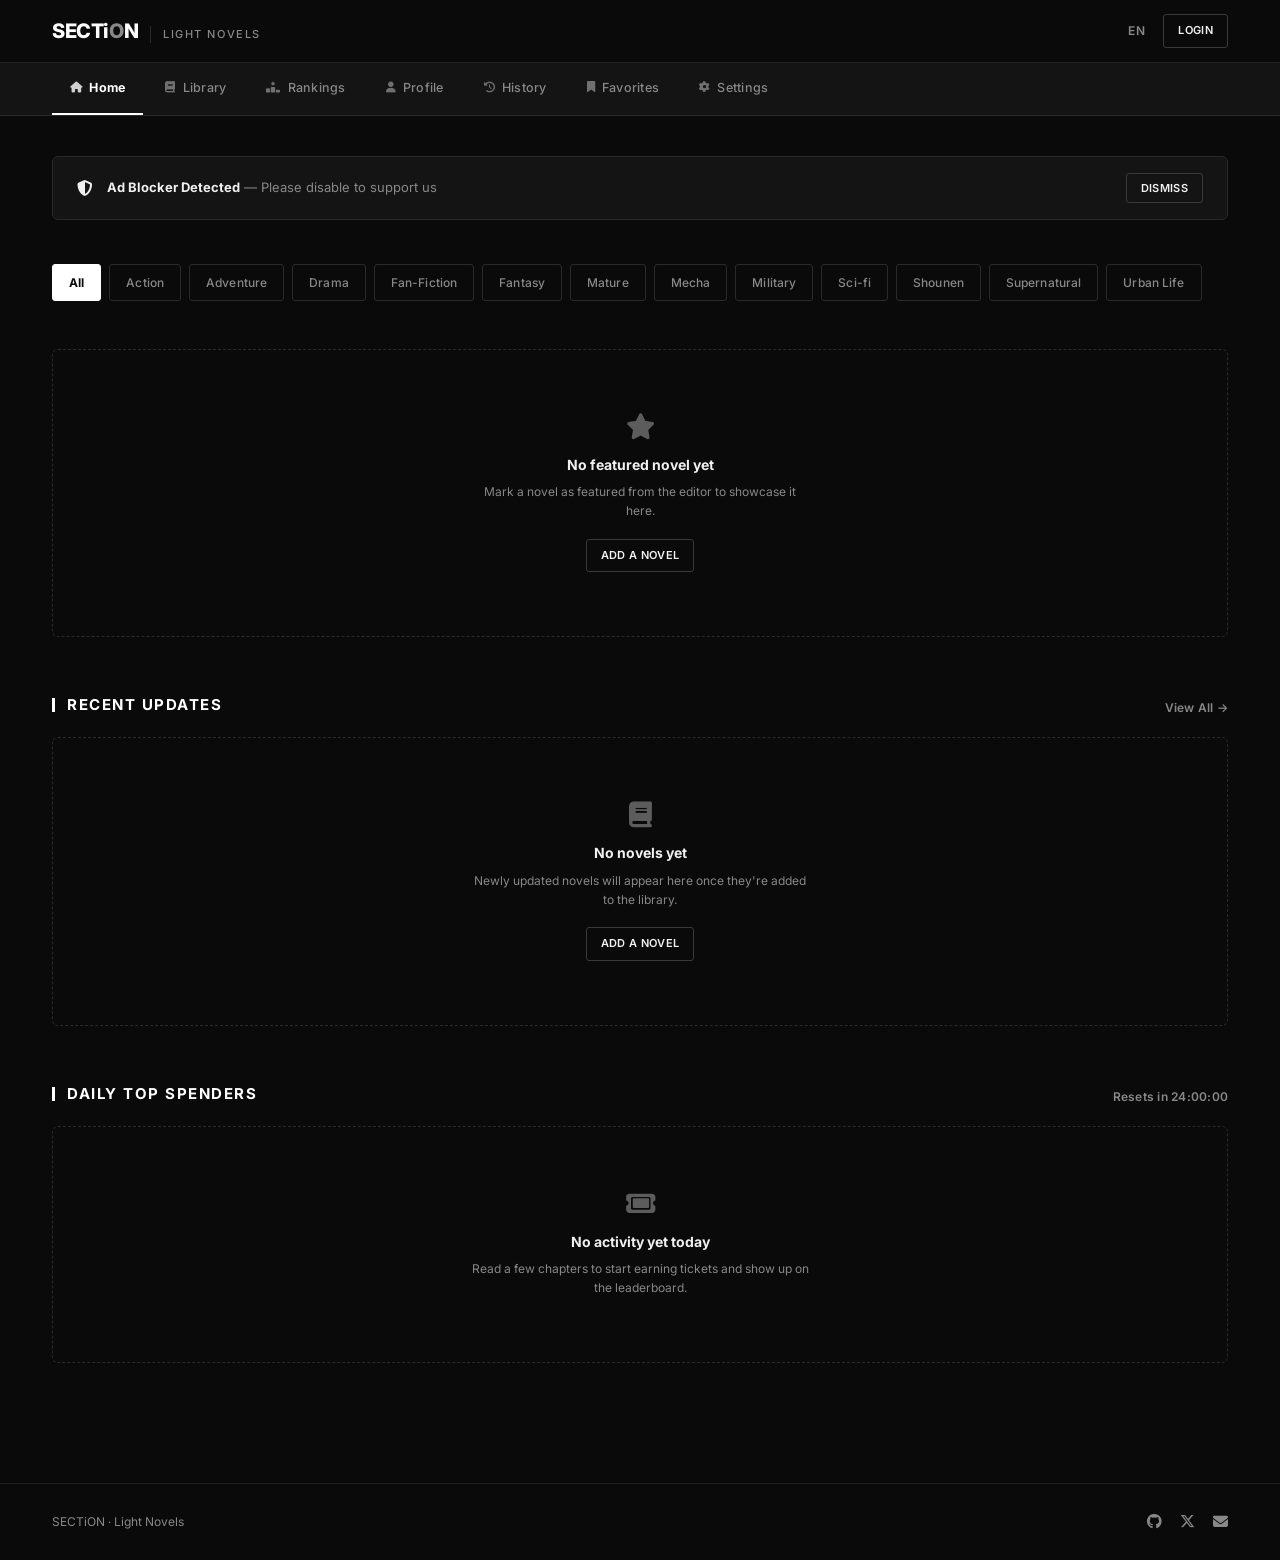
==== commit 7495eea5: "Make all pages fully functional with a client-side data layer Adds js/app.js: a vanilla-JS layer bac" ====
--- a/index.html
+++ b/index.html
@@ -9,7 +9,7 @@
 <link rel="stylesheet" href="https://cdnjs.cloudflare.com/ajax/libs/font-awesome/6.5.1/css/all.min.css">
 <link rel="stylesheet" href="style.css">
 </head>
-<body>
+<body data-page="home">
 
 <header class="topbar">
   <div class="topbar-inner">
@@ -19,7 +19,7 @@
     </div>
     <div class="topbar-right">
       <span class="lang-switch">EN</span>
-      <a href="login.html" class="btn btn-outline btn-sm">Login</a>
+      <span id="auth-slot"><a href="login.html" class="btn btn-outline btn-sm">Login</a></span>
     </div>
   </div>
 </header>
@@ -39,15 +39,15 @@
 <main>
   <div class="container">
 
-    <div class="ad-notice">
+    <div class="ad-notice" id="ad-notice">
       <div class="ad-notice-text">
         <i class="fa-solid fa-shield-halved"></i>
         <span><strong>Ad Blocker Detected</strong> — Please disable to support us</span>
       </div>
-      <button class="btn btn-outline btn-sm">Dismiss</button>
+      <button class="btn btn-outline btn-sm" id="ad-dismiss">Dismiss</button>
     </div>
 
-    <div class="genre-tags">
+    <div class="genre-tags" id="home-genre-tags">
       <a href="#" class="genre-tag active">All</a>
       <a href="#" class="genre-tag">Action</a>
       <a href="#" class="genre-tag">Adventure</a>
@@ -64,11 +64,13 @@
     </div>
 
     <section class="block">
-      <div class="empty-state">
-        <i class="fa-solid fa-star"></i>
-        <div class="empty-state-title">No featured novel yet</div>
-        <div class="empty-state-desc">Mark a novel as featured from the editor to showcase it here.</div>
-        <a href="novel-edit.html" class="btn btn-outline btn-sm">Add a Novel</a>
+      <div id="featured-wrap">
+        <div class="empty-state">
+          <i class="fa-solid fa-star"></i>
+          <div class="empty-state-title">No featured novel yet</div>
+          <div class="empty-state-desc">Mark a novel as featured from the editor to showcase it here.</div>
+          <a href="novel-edit.html" class="btn btn-outline btn-sm">Add a Novel</a>
+        </div>
       </div>
     </section>
 
@@ -77,7 +79,7 @@
         <h2>Recent Updates</h2>
         <a href="library.html" class="view-all">View All →</a>
       </div>
-      <div class="novel-grid">
+      <div class="novel-grid" id="recent-grid">
         <div class="empty-state">
           <i class="fa-solid fa-book"></i>
           <div class="empty-state-title">No novels yet</div>
@@ -85,19 +87,6 @@
           <a href="novel-edit.html" class="btn btn-outline btn-sm">Add a Novel</a>
         </div>
       </div>
-
-      <!--
-        Once novels exist, list them like this (duplicate per novel):
-
-        <a href="novel-detail.html" class="novel-card">
-          <div class="cover" data-initial="漢"></div>
-          <div class="info">
-            <div class="genre-mini">Genre · Genre</div>
-            <div class="title">Novel Title</div>
-            <div class="meta-line"><span>Ch. 1</span><span>Just now</span></div>
-          </div>
-        </a>
-      -->
     </section>
 
     <section class="block">
@@ -105,22 +94,13 @@
         <h2>Daily Top Spenders</h2>
         <span class="view-all">Resets in 24:00:00</span>
       </div>
-      <div class="empty-state">
-        <i class="fa-solid fa-ticket"></i>
-        <div class="empty-state-title">No activity yet today</div>
-        <div class="empty-state-desc">Top readers by tickets spent will be ranked here once the day gets going.</div>
+      <div id="spenders-wrap">
+        <div class="empty-state">
+          <i class="fa-solid fa-ticket"></i>
+          <div class="empty-state-title">No activity yet today</div>
+          <div class="empty-state-desc">Top readers by tickets spent will be ranked here once the day gets going.</div>
+        </div>
       </div>
-
-      <!--
-        Once ranked users exist, list them like this (duplicate per row) inside a .rank-list wrapper:
-
-        <div class="rank-row">
-          <span class="rank-num">1</span>
-          <span class="rank-avatar">AB</span>
-          <span class="rank-name">Username</span>
-          <span class="rank-tickets"><i class="fa-solid fa-ticket"></i>0</span>
-        </div>
-      -->
     </section>
 
   </div>
@@ -137,5 +117,6 @@
   </div>
 </footer>
 
+<script src="js/app.js" defer></script>
 </body>
 </html>
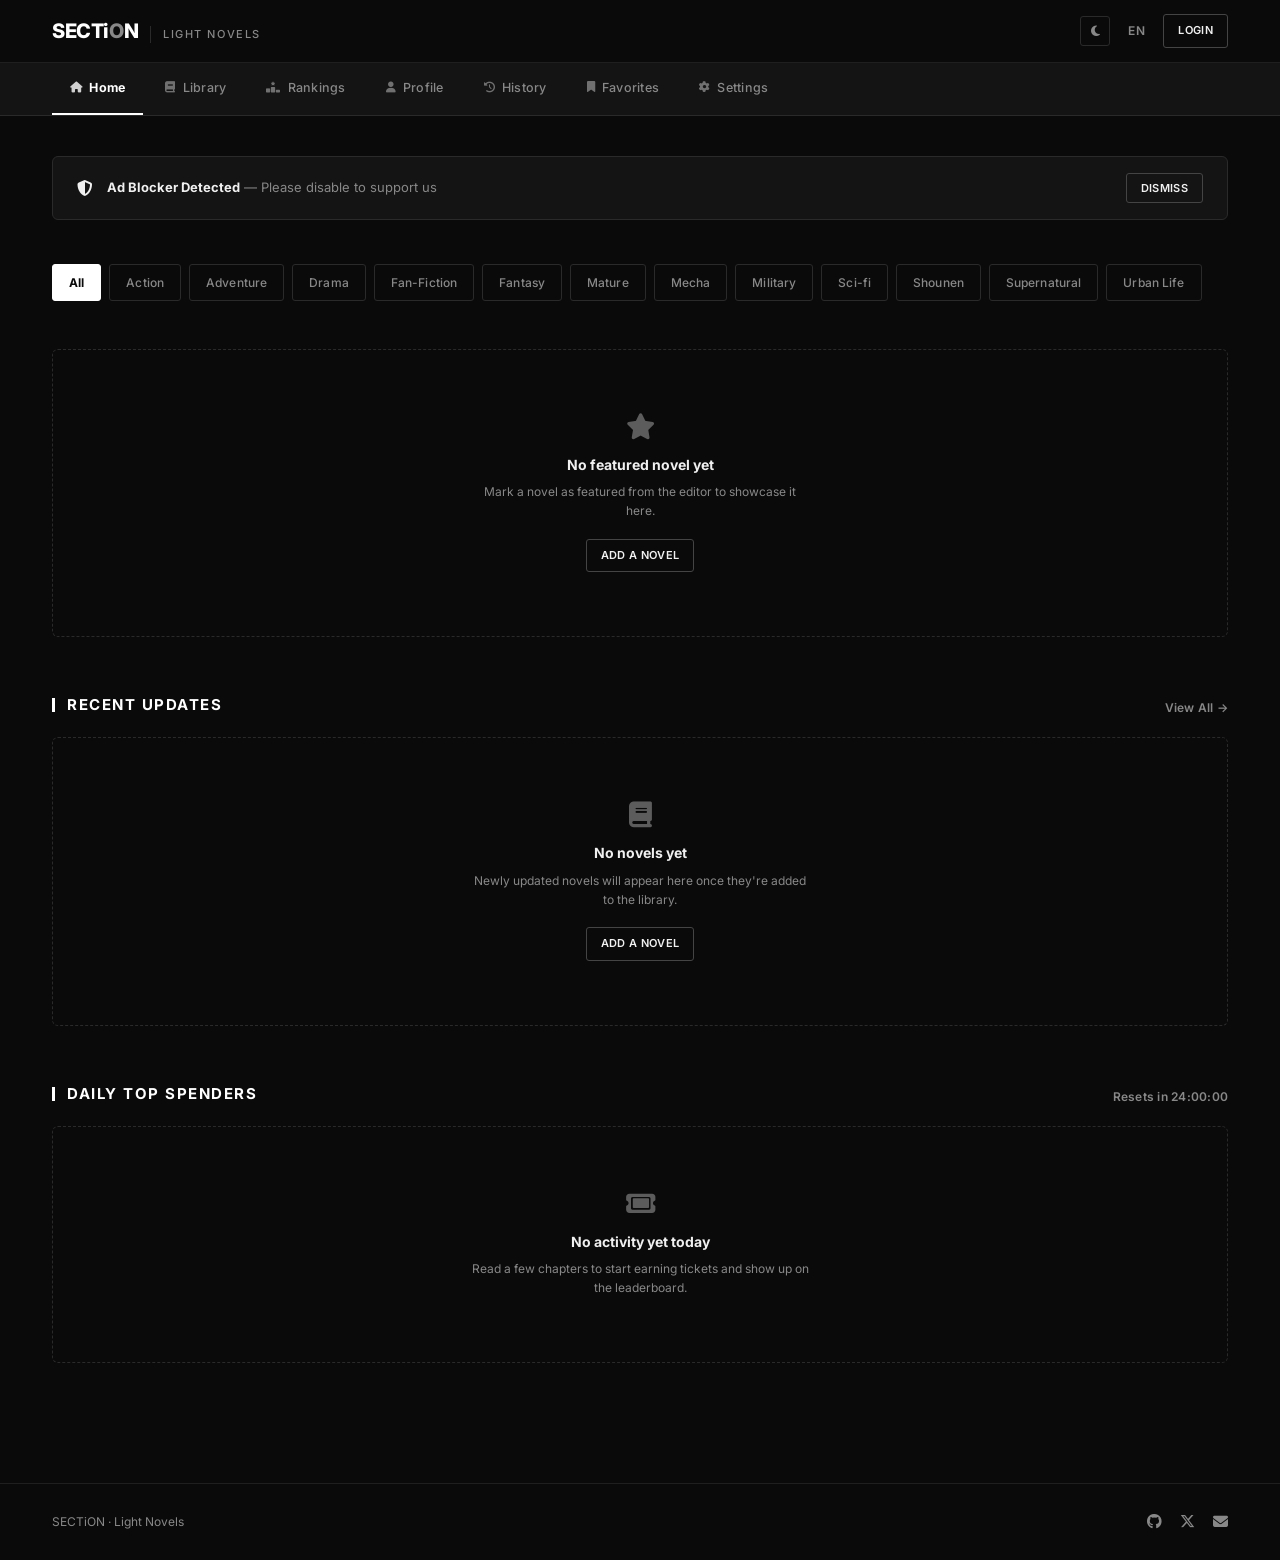
==== commit 94537fdc: "Add functional light mode - New html.theme-light CSS overrides invert the monochrome palette   (whit" ====
--- a/index.html
+++ b/index.html
@@ -2,7 +2,13 @@
 <html lang="en">
 <head>
 <meta charset="UTF-8">
+<script>(function(){try{var d=JSON.parse(localStorage.getItem("section_db_v1"));if(d&&d.settings&&d.settings.theme==="light")document.documentElement.classList.add("theme-light");}catch(e){}})();</script>
 <meta name="viewport" content="width=device-width, initial-scale=1.0">
+<link rel="icon" type="image/x-icon" href="favicon.ico">
+<link rel="icon" type="image/png" sizes="32x32" href="favicon-32x32.png">
+<link rel="icon" type="image/png" sizes="16x16" href="favicon-16x16.png">
+<link rel="apple-touch-icon" sizes="180x180" href="apple-touch-icon.png">
+<link rel="manifest" href="site.webmanifest">
 <title>SECTiON — Read Light Novels · Machine Translation</title>
 <link rel="preconnect" href="https://fonts.googleapis.com">
 <link href="https://fonts.googleapis.com/css2?family=Inter:wght@300;400;500;600;700;800&display=swap" rel="stylesheet">
@@ -18,6 +24,7 @@
       <span class="brand-sub">Light Novels</span>
     </div>
     <div class="topbar-right">
+      <button type="button" id="theme-toggle" class="theme-toggle-btn" title="Toggle light / dark mode"><i class="fa-solid fa-moon"></i></button>
       <span class="lang-switch">EN</span>
       <span id="auth-slot"><a href="login.html" class="btn btn-outline btn-sm">Login</a></span>
     </div>
--- a/style.css
+++ b/style.css
@@ -16,8 +16,12 @@
 
   --border: #2a2a2a;
   --border-soft: #1f1f1f;
+  --border-hover: #444444;
   --accent: #ffffff;
   --accent-dim: #cccccc;
+  --on-accent: #0a0a0a;
+  --toggle-on-bg: #3a3a3a;
+  --bar-blur-bg: rgba(10, 10, 10, 0.92);
 
   --radius: 6px;
   --radius-sm: 3px;
@@ -25,6 +29,39 @@
   --font: 'Inter', -apple-system, sans-serif;
 
   --ease: cubic-bezier(0.16, 1, 0.3, 1);
+}
+
+/* ==========================================================================
+   LIGHT MODE — same monochrome system, inverted
+   Applied via <html class="theme-light">, toggled in js/app.js
+   ========================================================================== */
+html.theme-light {
+  --bg-main: #ffffff;
+  --bg-secondary: #f6f6f6;
+  --bg-card: #ffffff;
+  --bg-hover: #f0f0f0;
+
+  --text-main: #111111;
+  --text-secondary: #6b6b6b;
+  --text-tertiary: #a3a3a3;
+  --text-highlight: #000000;
+
+  --border: #e3e3e3;
+  --border-soft: #ececec;
+  --border-hover: #b5b5b5;
+  --accent: #000000;
+  --accent-dim: #333333;
+  --on-accent: #ffffff;
+  --toggle-on-bg: #cfcfcf;
+  --bar-blur-bg: rgba(255, 255, 255, 0.92);
+}
+html.theme-light .cover,
+html.theme-light .detail-cover,
+html.theme-light .featured-cover,
+html.theme-light .recent-cover,
+html.theme-light .history-cover,
+html.theme-light .ranking-cover {
+  border: 1px solid var(--border);
 }
 
 * { margin: 0; padding: 0; box-sizing: border-box; }
@@ -122,6 +159,22 @@
   transition: color 0.2s var(--ease);
 }
 .lang-switch:hover { color: var(--text-main); }
+
+.theme-toggle-btn {
+  width: 30px;
+  height: 30px;
+  display: flex;
+  align-items: center;
+  justify-content: center;
+  border: 1px solid var(--border);
+  border-radius: var(--radius-sm);
+  background: transparent;
+  color: var(--text-secondary);
+  font-size: 12px;
+  cursor: pointer;
+  transition: all 0.2s var(--ease);
+}
+.theme-toggle-btn:hover { color: var(--text-main); border-color: var(--border-hover); }
 
 /* ==========================================================================
    BUTTONS
@@ -147,7 +200,7 @@
 .btn-outline {
   background: transparent;
   color: var(--text-main);
-  border-color: #3a3a3a;
+  border-color: var(--border-hover);
 }
 .btn-outline:hover {
   border-color: var(--text-highlight);
@@ -157,7 +210,7 @@
 
 .btn-solid {
   background: var(--text-highlight);
-  color: #0a0a0a;
+  color: var(--on-accent);
   border-color: var(--text-highlight);
 }
 .btn-solid:hover {
@@ -289,11 +342,11 @@
 
 .genre-tag:hover {
   color: var(--text-main);
-  border-color: #444444;
+  border-color: var(--border-hover);
 }
 
 .genre-tag.active {
-  color: #0a0a0a;
+  color: var(--on-accent);
   background: var(--text-highlight);
   border-color: var(--text-highlight);
   font-weight: 700;
@@ -427,7 +480,7 @@
 }
 
 .novel-card:hover {
-  border-color: #444444;
+  border-color: var(--border-hover);
   background: var(--bg-hover);
   transform: translateY(-2px);
 }
@@ -469,7 +522,7 @@
 }
 .novel-card .remove-btn:hover {
   background: var(--text-highlight);
-  color: #0a0a0a;
+  color: var(--on-accent);
 }
 
 .novel-card .info { padding: 14px; }
@@ -829,7 +882,7 @@
   border-radius: var(--radius-sm);
 }
 .status-pill.read { color: var(--text-tertiary); border: 1px solid var(--border); }
-.status-pill.unread { color: #0a0a0a; background: var(--text-highlight); }
+.status-pill.unread { color: var(--on-accent); background: var(--text-highlight); }
 
 /* ==========================================================================
    LIBRARY / FILTER BAR
@@ -863,7 +916,7 @@
   padding: 11px 14px 11px 38px;
   font-size: 13px;
 }
-.search-box input:focus { outline: none; border-color: #444; }
+.search-box input:focus { outline: none; border-color: var(--border-hover); }
 .search-box input::placeholder { color: var(--text-tertiary); }
 
 .select-box select {
@@ -891,8 +944,8 @@
   font-size: 12.5px; font-weight: 600; color: var(--text-secondary);
   transition: all 0.2s var(--ease);
 }
-.page-btn:hover { color: var(--text-main); border-color: #444; }
-.page-btn.active { background: var(--text-highlight); color: #0a0a0a; border-color: var(--text-highlight); font-weight: 800; }
+.page-btn:hover { color: var(--text-main); border-color: var(--border-hover); }
+.page-btn.active { background: var(--text-highlight); color: var(--on-accent); border-color: var(--text-highlight); font-weight: 800; }
 
 /* ==========================================================================
    RANKINGS
@@ -918,7 +971,7 @@
   transition: all 0.2s var(--ease);
 }
 .tab-btn:hover { color: var(--text-main); }
-.tab-btn.active { background: var(--text-highlight); color: #0a0a0a; }
+.tab-btn.active { background: var(--text-highlight); color: var(--on-accent); }
 
 .ranking-list { display: flex; flex-direction: column; gap: 10px; }
 
@@ -932,7 +985,7 @@
   border-radius: var(--radius);
   transition: all 0.2s var(--ease);
 }
-.ranking-row:hover { border-color: #444; background: var(--bg-hover); }
+.ranking-row:hover { border-color: var(--border-hover); background: var(--bg-hover); }
 
 .ranking-row.top3 { padding: 26px 30px; }
 
@@ -1016,7 +1069,7 @@
   color: var(--text-secondary);
   transition: all 0.2s var(--ease);
 }
-.submenu a:hover { color: var(--text-main); border-color: #444; }
+.submenu a:hover { color: var(--text-main); border-color: var(--border-hover); }
 
 .recent-row {
   display: flex;
@@ -1058,7 +1111,7 @@
   transition: all 0.2s var(--ease);
 }
 .chip:hover { color: var(--text-main); }
-.chip.active { background: var(--text-highlight); color: #0a0a0a; border-color: var(--text-highlight); }
+.chip.active { background: var(--text-highlight); color: var(--on-accent); border-color: var(--text-highlight); }
 
 .history-item {
   display: flex;
@@ -1145,7 +1198,7 @@
   background: var(--text-secondary);
   transition: all 0.2s var(--ease);
 }
-.toggle.on { background: #3a3a3a; border-color: var(--text-highlight); }
+.toggle.on { background: var(--toggle-on-bg); border-color: var(--text-highlight); }
 .toggle.on::after { left: 22px; background: var(--text-highlight); }
 
 .settings-row select {
@@ -1186,7 +1239,7 @@
   position: sticky;
   top: 0;
   z-index: 20;
-  background: rgba(10,10,10,0.92);
+  background: var(--bar-blur-bg);
   backdrop-filter: blur(8px);
   border-bottom: 1px solid var(--border-soft);
   padding: 14px 0;
@@ -1231,7 +1284,7 @@
   color: var(--text-secondary);
   font-size: 12px;
 }
-.reader-tool-btn:hover { color: var(--text-main); border-color: #444; }
+.reader-tool-btn:hover { color: var(--text-main); border-color: var(--border-hover); }
 
 .reader-content {
   max-width: 720px;
@@ -1399,7 +1452,7 @@
   color: var(--text-secondary);
   font-size: 12px;
 }
-.icon-btn:hover { color: var(--text-main); border-color: #444; }
+.icon-btn:hover { color: var(--text-main); border-color: var(--border-hover); }
 .icon-btn.danger:hover { color: #ffffff; border-color: #ffffff; }
 
 .add-chapter-row {
@@ -1424,9 +1477,64 @@
   .form-grid { grid-template-columns: 1fr; }
 }
 
+.chapter-admin-row { flex-wrap: wrap; }
+.chapter-admin-content {
+  display: none;
+  width: 100%;
+  order: 5;
+  margin: 10px 0 4px 54px;
+}
+.chapter-admin-row.open .chapter-admin-content { display: block; }
+.chapter-admin-content textarea {
+  width: 100%;
+  background: var(--bg-main);
+  border: 1px solid var(--border);
+  border-radius: var(--radius-sm);
+  color: var(--text-main);
+  padding: 12px 14px;
+  font-size: 13.5px;
+  font-family: var(--font);
+  line-height: 1.7;
+  min-height: 220px;
+  resize: vertical;
+}
+.chapter-admin-content textarea:focus { outline: none; border-color: var(--text-highlight); }
+.chapter-admin-content .content-save-row {
+  display: flex;
+  justify-content: flex-end;
+  gap: 8px;
+  margin-top: 8px;
+}
+.chapter-admin-content .content-hint {
+  font-size: 11px;
+  color: var(--text-tertiary);
+  margin-bottom: 8px;
+}
+.icon-btn.active { color: var(--text-highlight); border-color: var(--text-highlight); }
+
+.add-chapter-row { flex-direction: column; align-items: stretch; }
+.add-chapter-row .add-chapter-title-row { display: flex; gap: 10px; }
+.add-chapter-row textarea {
+  width: 100%;
+  background: var(--bg-main);
+  border: 1px solid var(--border);
+  border-radius: var(--radius-sm);
+  color: var(--text-main);
+  padding: 10px 14px;
+  font-size: 13px;
+  font-family: var(--font);
+  min-height: 100px;
+  resize: vertical;
+}
+.add-chapter-row textarea:focus { outline: none; border-color: var(--text-highlight); }
+.add-chapter-row textarea::placeholder { color: var(--text-tertiary); }
+
+.chapter-admin-status.draft { color: var(--text-tertiary); }
+.chapter-admin-status.written { color: var(--text-highlight); }
+
 .danger-text { color: #999999; }
 .btn-danger {
-  border-color: #444;
+  border-color: var(--border-hover);
   color: var(--text-main);
 }
 .btn-danger:hover { border-color: #ffffff; background: var(--bg-hover); }
